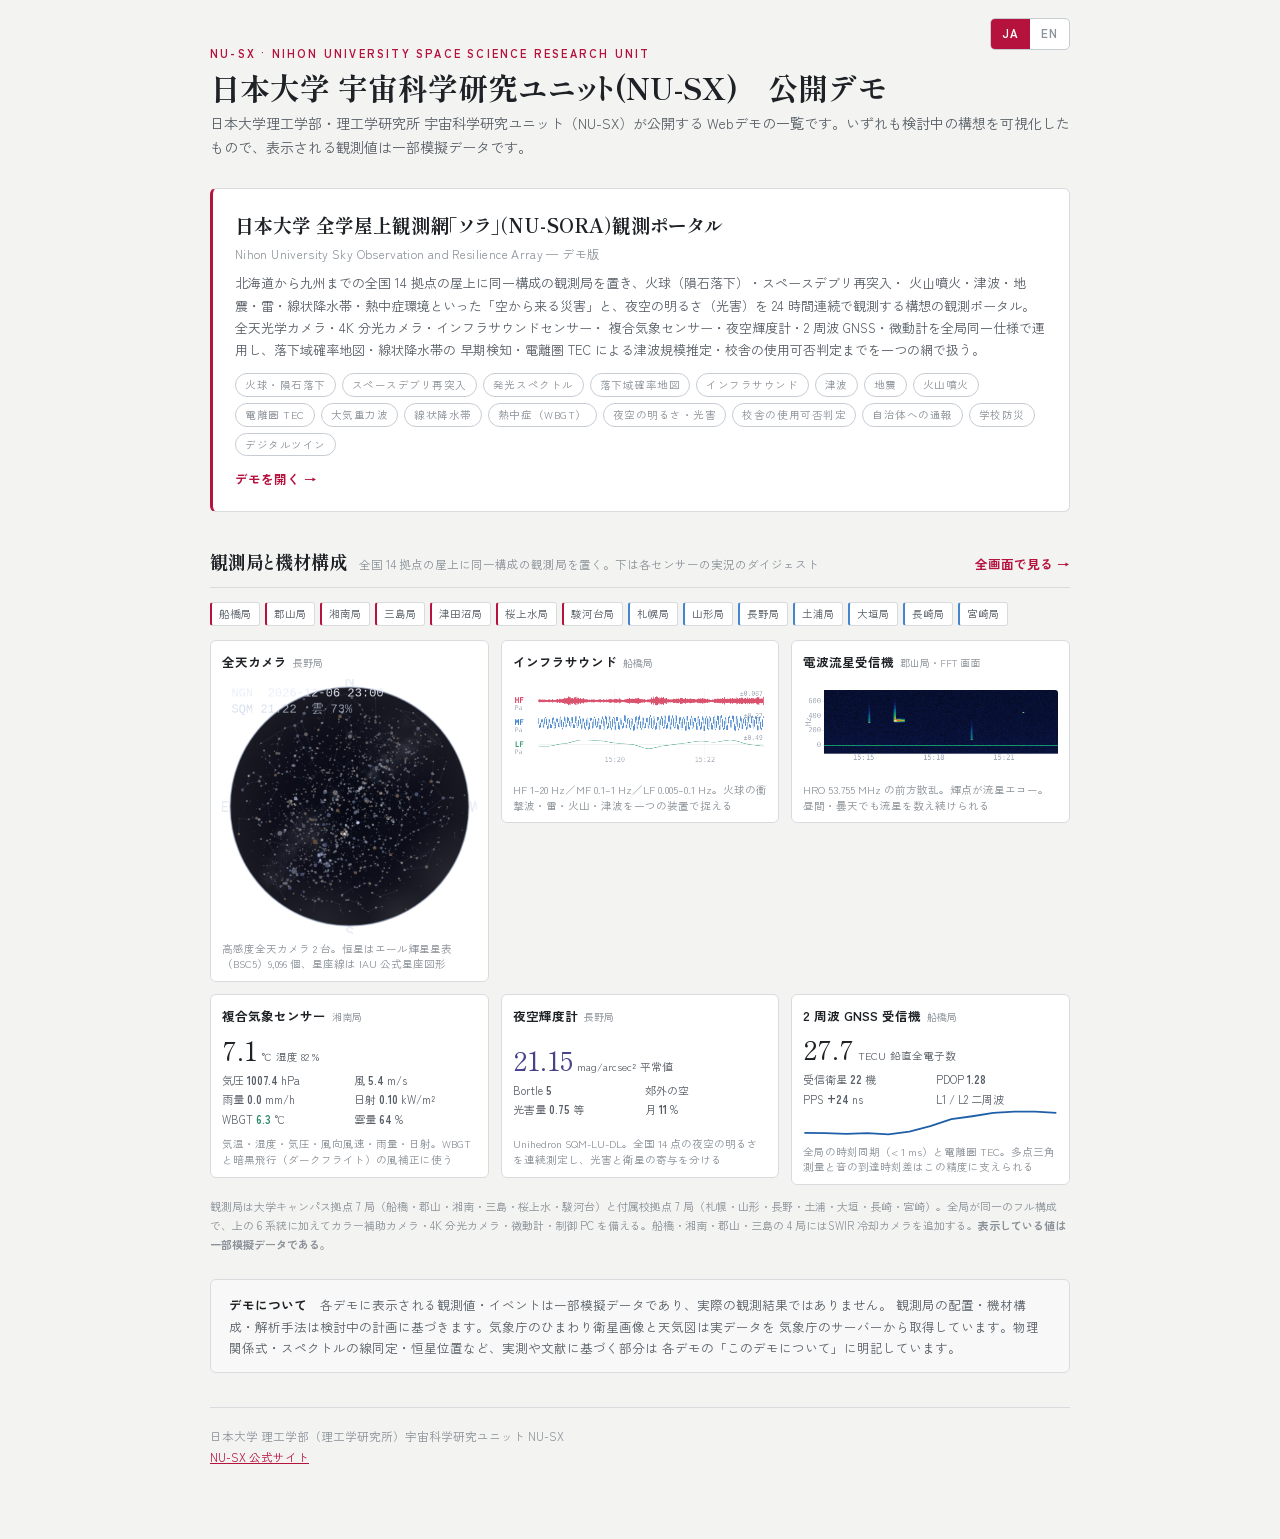
==== index.html @ 43771cf3 "NU-SX 公開サイトを新しいリポジトリに置いた 日本大学 理工学部（理工学研究所）宇宙科学研究ユニット NU-SX の公開サイト。 表紙（デモ一覧と観測局・機材構成のダイジェスト）と、NU-SORA" ====
<!doctype html>
<html lang="ja">
<head>
<meta charset="utf-8">
<meta name="viewport" content="width=device-width, initial-scale=1">
<title>日本大学 宇宙科学研究ユニット(NU-SX) 公開デモ</title>
<meta name="description" content="日本大学理工学部・理工学研究所 宇宙科学研究ユニット（NU-SX）が公開する Webデモの一覧。火球・隕石落下、スペースデブリ再突入、インフラサウンド、津波・地震・火山噴火、線状降水帯、熱中症、夜空の明るさ、デジタルツイン。">
<meta name="robots" content="noindex">
<link rel="preconnect" href="https://fonts.googleapis.com">
<link rel="preconnect" href="https://fonts.gstatic.com" crossorigin>
<link rel="stylesheet" href="https://fonts.googleapis.com/css2?family=Shippori+Mincho:wght@500;700&family=Zen+Kaku+Gothic+New:wght@400;500;700&display=swap">
<link rel="icon" href="data:image/svg+xml,%3Csvg xmlns='http://www.w3.org/2000/svg' viewBox='0 0 32 32'%3E%3Crect width='32' height='32' rx='6' fill='%23B5123E'/%3E%3Cpath d='M6 24 L24 8' stroke='%23fff' stroke-width='2.4' stroke-linecap='round'/%3E%3Ccircle cx='24' cy='8' r='3.2' fill='%23fff'/%3E%3Ccircle cx='9' cy='11' r='1.2' fill='%23fff'/%3E%3Ccircle cx='15' cy='7' r='1' fill='%23fff'/%3E%3Ccircle cx='22' cy='21' r='1' fill='%23fff'/%3E%3C/svg%3E">
<style>
:root{
  --bg:#12151A; --panel:#191D23; --panel2:#1F242B; --ink:#EDEFF2; --ink2:#AEB6C0; --muted:#7E8792;
  --rule:#2A3038; --rule2:#353C46; --accent:#D6405F; color-scheme:dark;
}
@media (prefers-color-scheme: light){
  :root{ --bg:#F3F4F2; --panel:#FFFFFF; --panel2:#F7F8F7; --ink:#1E2226; --ink2:#575E66; --muted:#8A9198;
         --rule:#D9DCDF; --rule2:#C7CCD2; --accent:#B5123E; color-scheme:light; }
}
*{box-sizing:border-box}
body{margin:0;background:var(--bg);color:var(--ink);font-size:14px;line-height:1.7;
  font-family:"Zen Kaku Gothic New","Hiragino Sans","Noto Sans JP",sans-serif;font-feature-settings:"palt";
  -webkit-font-smoothing:antialiased}
h1,h2,h3{font-family:"Shippori Mincho","Hiragino Mincho ProN","Yu Mincho",serif;font-weight:700;margin:0}
a{color:var(--accent)}
.page{max-width:900px;margin:0 auto;padding:44px 20px 72px}
.eyebrow{font-size:11px;letter-spacing:.2em;color:var(--accent);font-weight:700;text-transform:uppercase}
h1{font-size:30px;line-height:1.25;margin:6px 0 6px;text-wrap:balance}
.lead{color:var(--ink2);margin:0 0 28px}
.card{display:block;background:var(--panel);border:1px solid var(--rule);border-left:3px solid var(--accent);
  border-radius:6px;padding:20px 22px;text-decoration:none;color:inherit;margin-bottom:14px;transition:border-color .15s}
.card:hover{border-color:var(--accent)}
.card h2{font-size:19px;margin-bottom:3px}
.card .sub{font-size:12px;color:var(--muted);letter-spacing:.03em;margin-bottom:8px}
.card p{margin:0;color:var(--ink2);font-size:13px}
.card .go{display:inline-block;margin-top:12px;font-size:12.5px;font-weight:700;color:var(--accent)}
.langseg{position:absolute;top:18px;right:20px;display:inline-flex;border:1px solid var(--rule2);
  border-radius:5px;overflow:hidden;background:var(--panel)}
.langseg button{appearance:none;border:0;background:transparent;color:var(--muted);font:inherit;font-size:11.5px;
  letter-spacing:.08em;font-weight:700;padding:5px 11px;cursor:pointer}
.langseg button[aria-pressed="true"]{background:var(--accent);color:#fff}
.page{position:relative}
.tags{display:flex;gap:6px;flex-wrap:wrap;margin-top:12px}
.tag{font-size:10.5px;letter-spacing:.05em;border:1px solid var(--rule2);color:var(--muted);
  border-radius:999px;padding:2px 9px}
.notice{background:var(--panel2);border:1px solid var(--rule);border-radius:6px;padding:14px 18px;
  font-size:12.5px;color:var(--ink2);margin:26px 0 0}
.notice b{color:var(--ink)}
footer{border-top:1px solid var(--rule);margin-top:34px;padding-top:18px;font-size:11.5px;color:var(--muted);line-height:1.8}

/* ---- 観測局と機材構成のダイジェスト ---- */
:root{--c-ok:#3FA07A;--c-warn:#D98A1C;--c-crit:#D6405F;--c-info:#4585CC;--c-sky:#7C6FD0;--bg2:#0D1014;--ink2:#AEB6C0}
@media (prefers-color-scheme: light){:root{--c-ok:#2E8B6A;--c-warn:#D98A1C;--c-crit:#B5123E;--c-info:#1F5FA8;--c-sky:#5A4CB0;--bg2:#EAECEA;--ink2:#575E66}}
.dg{margin-top:34px}
.dg-h{display:flex;align-items:baseline;gap:12px;flex-wrap:wrap;padding-bottom:10px;border-bottom:1px solid var(--rule)}
.dg-h h2{font-size:18px}
.dg-h .sub{font-size:11.5px;color:var(--muted);flex:1}
.dg-h a{font-size:12.5px;font-weight:700;text-decoration:none;white-space:nowrap}
.dg-stations{display:flex;gap:5px;flex-wrap:wrap;margin:14px 0 4px}
.dg-st{font-size:10.5px;border:1px solid var(--rule);border-radius:3px;padding:2px 7px;color:var(--ink2);
  background:var(--panel);white-space:nowrap}
.dg-st.u{border-left:2px solid var(--accent)}
.dg-st.s{border-left:2px solid #4585CC}
.dg-grid{display:grid;grid-template-columns:repeat(auto-fill,minmax(232px,1fr));gap:12px;margin-top:14px;align-items:start}
.dg-tile{background:var(--panel);border:1px solid var(--rule);border-radius:6px;padding:10px 11px 9px;overflow:hidden}
.dg-tile .t-h{display:flex;align-items:baseline;gap:6px;margin-bottom:7px}
.dg-tile .t-h b{font-size:12.5px}
.dg-tile .t-h span{font-size:10px;color:var(--muted)}
.dg-tile .t-b{min-height:96px;display:flex;align-items:center;justify-content:center}
.dg-tile canvas{display:block;width:100%;height:auto;border-radius:3px}
.dg-tile .t-f{font-size:10.5px;color:var(--muted);margin-top:7px;line-height:1.5}
.dg-num{font-family:"Shippori Mincho",serif;font-size:27px;line-height:1.15;font-variant-numeric:tabular-nums;
  display:flex;align-items:baseline;gap:4px;flex-wrap:wrap}
.dg-num small{font-size:10.5px;font-family:"Zen Kaku Gothic New",sans-serif;color:var(--ink2)}
.dg-rows{display:grid;grid-template-columns:1fr 1fr;gap:1px 10px;font-size:11px;color:var(--ink2);
  font-variant-numeric:tabular-nums;margin-top:6px;width:100%}
.dg-wrap{width:100%}
.dg-note{font-size:11px;color:var(--muted);margin-top:12px;line-height:1.7}
svg.spark{display:block}
</style>
</head>
<body>
<div class="page">
  <div class="langseg" id="langseg"><button data-l="ja" aria-pressed="true">JA</button><button data-l="en" aria-pressed="false">EN</button></div>
  <div class="eyebrow">NU-SX · Nihon University Space Science Research Unit</div>
  <h1>日本大学 宇宙科学研究ユニット(NU-SX)　公開デモ</h1>
  <p class="lead">日本大学理工学部・理工学研究所 宇宙科学研究ユニット（NU-SX）が公開する Webデモの一覧です。いずれも検討中の構想を可視化したもので、表示される観測値は一部模擬データです。</p>

  <a class="card" href="nu-sora/">
    <h2>日本大学 全学屋上観測網「ソラ」（NU-SORA）観測ポータル</h2>
    <div class="sub">Nihon University Sky Observation and Resilience Array — デモ版</div>
    <p>北海道から九州までの全国 14 拠点の屋上に同一構成の観測局を置き、火球（隕石落下）・スペースデブリ再突入・
    火山噴火・津波・地震・雷・線状降水帯・熱中症環境といった「空から来る災害」と、夜空の明るさ（光害）を
    24 時間連続で観測する構想の観測ポータル。全天光学カメラ・4K 分光カメラ・インフラサウンドセンサー・
    複合気象センサー・夜空輝度計・2 周波 GNSS・微動計を全局同一仕様で運用し、落下域確率地図・線状降水帯の
    早期検知・電離圏 TEC による津波規模推定・校舎の使用可否判定までを一つの網で扱う。</p>
    <div class="tags">
      <span class="tag">火球・隕石落下</span><span class="tag">スペースデブリ再突入</span>
      <span class="tag">発光スペクトル</span><span class="tag">落下域確率地図</span>
      <span class="tag">インフラサウンド</span><span class="tag">津波</span>
      <span class="tag">地震</span><span class="tag">火山噴火</span>
      <span class="tag">電離圏 TEC</span><span class="tag">大気重力波</span>
      <span class="tag">線状降水帯</span><span class="tag">熱中症（WBGT）</span>
      <span class="tag">夜空の明るさ・光害</span><span class="tag">校舎の使用可否判定</span>
      <span class="tag">自治体への通報</span><span class="tag">学校防災</span>
      <span class="tag">デジタルツイン</span>
    </div>
    <span class="go">デモを開く →</span>
  </a>

  <section class="dg" id="digest">
    <div class="dg-h">
      <h2>観測局と機材構成</h2>
      <span class="sub">全国 14 拠点の屋上に同一構成の観測局を置く。下は各センサーの実況のダイジェスト</span>
      <a href="nu-sora/#stations">全画面で見る →</a>
    </div>
    <div class="dg-stations" id="dgStations"></div>
    <div class="dg-grid" id="dgGrid"></div>
    <div class="dg-note" id="dgNote">読み込み中…</div>
  </section>

  <div class="notice">
    <b>デモについて</b>　各デモに表示される観測値・イベントは一部模擬データであり、実際の観測結果ではありません。
    観測局の配置・機材構成・解析手法は検討中の計画に基づきます。気象庁のひまわり衛星画像と天気図は実データを
    気象庁のサーバーから取得しています。物理関係式・スペクトルの線同定・恒星位置など、実測や文献に基づく部分は
    各デモの「このデモについて」に明記しています。
  </div>

  <footer>
    日本大学 理工学部（理工学研究所）宇宙科学研究ユニット NU-SX<br>
    <a href="https://aero.cst.nihon-u.ac.jp/nu-sx/" target="_blank" rel="noopener">NU-SX 公式サイト</a>
  </footer>
</div>
<script>
/* このページ専用の対訳表。デモ本体（nu-sora）の辞書とは別に、この 1 枚分だけを持つ。 */
var FP_EN = {
  '日本大学 宇宙科学研究ユニット(NU-SX) 公開デモ':'Nihon University Space Science Research Unit (NU-SX) — public demos',
  '日本大学 宇宙科学研究ユニット(NU-SX)　公開デモ':'Nihon University Space Science Research Unit (NU-SX) — public demos',
  '日本大学理工学部・理工学研究所 宇宙科学研究ユニット（NU-SX）が公開する Webデモの一覧です。いずれも検討中の構想を可視化したもので、表示される観測値は一部模擬データです。':
    'The web demos published by the Space Science Research Unit (NU-SX) of the College and Institute of Science & Technology, Nihon University. Each visualises a concept still under consideration, and some of the readings shown are simulated.',
  '日本大学 全学屋上観測網「ソラ」（NU-SORA）観測ポータル':'Nihon University rooftop observation network “SORA” (NU-SORA) — observation portal',
  'Nihon University Sky Observation and Resilience Array — デモ版':'Nihon University Sky Observation and Resilience Array — demo',
  '北海道から九州までの全国 14 拠点の屋上に同一構成の観測局を置き、火球（隕石落下）・スペースデブリ再突入・ 火山噴火・津波・地震・雷・線状降水帯・熱中症環境といった「空から来る災害」と、夜空の明るさ（光害）を 24 時間連続で観測する構想の観測ポータル。全天光学カメラ・4K 分光カメラ・インフラサウンドセンサー・ 複合気象センサー・夜空輝度計・2 周波 GNSS・微動計を全局同一仕様で運用し、落下域確率地図・線状降水帯の 早期検知・電離圏 TEC による津波規模推定・校舎の使用可否判定までを一つの網で扱う。':
    'A portal for a network of identically equipped stations on rooftops at 14 sites from Hokkaido to Kyushu, watching around the clock for hazards that come from the sky — fireballs and meteorite falls, space debris re-entries, eruptions, tsunamis, earthquakes, lightning, training rainbands and heat stress — as well as the brightness of the night sky. All-sky cameras, a 4K spectrograph, infrasound sensors, an all-in-one weather sensor, a sky quality meter, dual-frequency GNSS and a microtremor sensor run to the same specification at every station, and one network carries the work from fall-zone probability maps and early rainband detection through to tsunami size from ionospheric TEC and post-earthquake building assessment.',
  '火球・隕石落下':'Fireballs & meteorite falls','スペースデブリ再突入':'Space debris re-entry',
  '発光スペクトル':'Emission spectra','落下域確率地図':'Fall-zone probability maps',
  'インフラサウンド':'Infrasound','津波':'Tsunamis','地震':'Earthquakes','火山噴火':'Volcanic eruptions',
  '電離圏 TEC':'Ionospheric TEC','大気重力波':'Atmospheric gravity waves','線状降水帯':'Training rainbands',
  '熱中症（WBGT）':'Heat stress (WBGT)','夜空の明るさ・光害':'Night sky brightness & light pollution',
  '校舎の使用可否判定':'Building usability assessment','自治体への通報':'Alerting local authorities',
  '学校防災':'School disaster preparedness','デジタルツイン':'Digital twins',
  'デモを開く →':'Open the demo →','観測局と機材構成':'Stations and instrumentation',
  '全国 14 拠点の屋上に同一構成の観測局を置く。下は各センサーの実況のダイジェスト':
    'Identically equipped stations on rooftops at 14 sites nationwide. Below is a digest of each sensor’s live readings.',
  '全画面で見る →':'View full screen →','読み込み中…':'Loading…',
  'デモについて':'About these demos',
  '　各デモに表示される観測値・イベントは一部模擬データであり、実際の観測結果ではありません。 観測局の配置・機材構成・解析手法は検討中の計画に基づきます。気象庁のひまわり衛星画像と天気図は実データを 気象庁のサーバーから取得しています。物理関係式・スペクトルの線同定・恒星位置など、実測や文献に基づく部分は 各デモの「このデモについて」に明記しています。':
    '  Some of the readings and events shown in these demos are simulated rather than real observations. The station layout, instrumentation and analysis methods follow plans still under consideration. JMA Himawari imagery and surface charts are real data fetched from JMA servers. Anything based on measurement or published work — the physical relations, the spectral line identifications, the stellar positions — is stated explicitly in each demo’s “About this demo” page.',
  '日本大学 理工学部（理工学研究所）宇宙科学研究ユニット NU-SX':'Space Science Research Unit NU-SX, College (and Institute) of Science & Technology, Nihon University',
  'NU-SX 公式サイト':'NU-SX official site',
  /* ダイジェスト側 */
  '全天カメラ':'All-sky camera',
  '高感度全天カメラ 2 台。恒星はエール輝星星表（BSC5）9,096 個、星座線は IAU 公式星座図形':
    'Two low-light all-sky cameras. Stars from the Yale Bright Star Catalogue (BSC5, 9,096 stars); constellation lines from the official IAU figures.',
  'HF 1–20 Hz／MF 0.1–1 Hz／LF 0.005–0.1 Hz。火球の衝撃波・雷・火山・津波を一つの装置で捉える':
    'HF 1–20 Hz / MF 0.1–1 Hz / LF 0.005–0.1 Hz. One instrument catches fireball shock waves, lightning, eruptions and tsunamis.',
  '複合気象センサー':'All-in-one weather sensor',
  '気温・湿度・気圧・風向風速・雨量・日射。WBGT と暗黒飛行（ダークフライト）の風補正に使う':
    'Temperature, humidity, pressure, wind, rainfall and solar radiation — used for WBGT and for dark-flight wind correction.',
  '夜空輝度計':'Sky quality meter',
  'Unihedron SQM-LU-DL。全国 14 点の夜空の明るさを連続測定し、光害と衛星の寄与を分ける':
    'Unihedron SQM-LU-DL. Continuous night-sky brightness at 14 sites nationwide, separating light pollution from the satellite contribution.',
  '電波流星受信機':'Radio meteor receiver','・FFT 画面':' · FFT display',
  'HRO 53.755 MHz の前方散乱。輝点が流星エコー。昼間・曇天でも流星を数え続けられる':
    'Forward scatter of HRO 53.755 MHz; the bright dots are meteor echoes. Counting continues in daylight and under cloud.',
  '2 周波 GNSS 受信機':'Dual-frequency GNSS receiver','L1 / L2 二周波':'L1 / L2 dual frequency',
  '全局の時刻同期（< 1 ms）と電離圏 TEC。多点三角測量と音の到達時刻差はこの精度に支えられる':
    'Network-wide time sync (better than 1 ms) and ionospheric TEC. Multi-station triangulation and infrasound arrival-time differences both rest on this accuracy.',
  '観測局は大学キャンパス拠点 7 局（船橋・郡山・湘南・三島・桜上水・駿河台）と付属校拠点 7 局':
    'The network has 7 university campus sites (Funabashi, Koriyama, Shonan, Mishima, Tsudanuma, Sakurajosui, Surugadai) and 7 affiliated school sites ',
  '（札幌・山形・長野・土浦・大垣・長崎・宮崎）。全局が同一のフル構成で、上の 6 系統に加えて':
    '(Sapporo, Yamagata, Nagano, Tsuchiura, Ogaki, Nagasaki, Miyazaki). Every station carries the identical full configuration: in addition to the six subsystems above it has ',
  'カラー補助カメラ・4K 分光カメラ・微動計・制御 PC を備える。船橋・湘南・郡山・三島の 4 局には':
    'an auxiliary colour camera, a 4K spectrograph camera, a microtremor sensor and a control PC. Funabashi, Shonan, Koriyama and Mishima additionally have ',
  'SWIR 冷却カメラを追加する。<b>表示している値は一部模擬データである。</b>':
    'a cooled SWIR camera. <b>Some of the values shown are simulated.</b>',
  'ダイジェストを読み込めませんでした。デモ本体は「デモを開く」から利用できます。':
    'The digest could not be loaded. The demo itself is still available from “Open the demo”.',
  '湿度 ':'Humidity ','気圧 <b>':'Pressure <b>','風 <b>':'Wind <b>','雨量 <b>':'Rainfall <b>',
  '日射 <b>':'Solar <b>','雲量 <b>':'Cloud cover <b>','月 <b>':'Moon <b>','光害量 <b>':'Light pollution <b>',
  '</b> 等':'</b> mag','平常値':'Normal value','受信衛星 <b>':'Satellites tracked <b>','</b> 機':'</b>',
  '鉛直全電子数':'Vertical total electron content',
  '船橋局':'Funabashi','郡山局':'Koriyama','湘南局':'Shonan','三島局':'Mishima','津田沼局':'Tsudanuma',
  '桜上水局':'Sakurajosui','駿河台局':'Surugadai','札幌局':'Sapporo','山形局':'Yamagata','長野局':'Nagano',
  '土浦局':'Tsuchiura','大垣局':'Ogaki','長崎局':'Nagasaki','宮崎局':'Miyazaki',
  '極めて暗い空':'Excellent dark sky','典型的な暗い空':'Typical dark sky','田舎の空':'Rural sky',
  '田舎と郊外の遷移':'Rural/suburban transition','郊外の空':'Suburban sky','明るい郊外':'Bright suburban',
  '郊外と都市の遷移':'Suburban/urban transition','都市の空':'City sky','市街中心部':'Inner city','薄明中':'Twilight',
  '雲':'Cloud','限界等級':'Limiting mag','模擬映像（デモ）':'Simulated image (demo)',
  '各デモに表示される観測値・イベントは一部模擬データであり、実際の観測結果ではありません。 観測局の配置・機材構成・解析手法は検討中の計画に基づきます。気象庁のひまわり衛星画像と天気図は実データを 気象庁のサーバーから取得しています。物理関係式・スペクトルの線同定・恒星位置など、実測や文献に基づく部分は 各デモの「このデモについて」に明記しています。':
    'Some of the readings and events shown in these demos are simulated rather than real observations. The station layout, instrumentation and analysis methods follow plans still under consideration. JMA Himawari imagery and surface charts are real data fetched from JMA servers. Anything based on measurement or published work — the physical relations, the spectral line identifications, the stellar positions — is stated explicitly in each demo’s “About this demo” page.'
};
var FP_LANG = 'ja';
function T(s) { return FP_LANG === 'en' && FP_EN[s] !== undefined ? FP_EN[s] : s; }
</script>
<script>
/* 静的な本文の言語切り替え。初回に日本語を控えておき、行き来できるようにする。 */
(function () {
  var seg = document.getElementById('langseg');
  var PAGE = { ja:{ title:'日本大学 宇宙科学研究ユニット(NU-SX) 公開デモ', lang:'ja' },
               en:{ title:'Nihon University Space Science Research Unit (NU-SX) — public demos', lang:'en' } };
  function nodes() {
    var out = [], w = document.createTreeWalker(document.querySelector('.page'), NodeFilter.SHOW_TEXT, null);
    for (var n; (n = w.nextNode()); ) if (n.nodeValue.trim()) out.push(n);
    return out;
  }
  function apply(lang) {
    FP_LANG = lang;
    nodes().forEach(function (n) {
      if (n.__ja === undefined) n.__ja = n.nodeValue;
      if (lang === 'ja') { n.nodeValue = n.__ja; return; }
      var key = n.__ja.trim().replace(/\s+/g, ' ');
      var hit = FP_EN[key] !== undefined ? FP_EN[key] : FP_EN[n.__ja];
      if (hit === undefined) return;
      /* 前後の空白は組版に効くので残し、中身だけ入れ替える */
      n.nodeValue = /^\s*/.exec(n.__ja)[0] + hit + /\s*$/.exec(n.__ja)[0];
    });
    var p = PAGE[lang];
    document.title = p.title;
    document.documentElement.setAttribute('lang', p.lang);
    Array.prototype.forEach.call(seg.children, function (b) {
      b.setAttribute('aria-pressed', b.getAttribute('data-l') === lang ? 'true' : 'false');
    });
    try { localStorage.setItem('nusx-lang', lang); } catch (e) {}
  }
  /* ダイジェストは読み込み後に組み立てるため、切り替えは読み直しで揃える */
  Array.prototype.forEach.call(seg.children, function (b) {
    b.addEventListener('click', function () {
      var l = b.getAttribute('data-l');
      if (l === FP_LANG) return;
      try { localStorage.setItem('nusx-lang', l); } catch (e) {}
      location.search = l === 'en' ? '?lang=en' : '';
    });
  });
  /* デモ本体へのリンクにも言語を引き継ぐ */
  function relink(l) {
    Array.prototype.forEach.call(document.querySelectorAll('a[href^="nu-sora"]'), function (a) {
      var h = a.getAttribute('href').split('?')[0];
      var k = h.indexOf('#');
      var base = k >= 0 ? h.slice(0, k) : h, hash = k >= 0 ? h.slice(k) : '';
      a.setAttribute('href', base + (l === 'en' ? '?lang=en' : '') + hash);
    });
  }
  var saved = 'ja';
  try { saved = localStorage.getItem('nusx-lang') || 'ja'; } catch (e) {}
  var q = /[?&]lang=(ja|en)/.exec(location.search);
  if (q) saved = q[1];
  window.__applyLang = apply;
  if (saved === 'en') { apply('en'); relink('en'); }
})();
</script>
<script>
/* デモ本体のモジュールを読み込んで、観測局と機材構成のダイジェストを描く。
   初回表示を妨げないよう load 後に読み込み、失敗しても本文は壊れない。 */
(function () {
  var FILES = ['core.js', 'data.js', 'map.js', 'starcatalog.js', 'sky.js', 'infra.js', 'sensors.js'];
  function load(i) {
    if (i >= FILES.length) {
      if (window.NS) NS.t = T;        /* 全天カメラのキャンバス文字なども訳す */
      try { build(); } catch (e) { if (window.console) console.error(e); fail(); }
      return;
    }
    var s = document.createElement('script');
    s.src = 'nu-sora/js/' + FILES[i];
    s.onload = function () { load(i + 1); };
    s.onerror = fail;
    document.head.appendChild(s);
  }
  function fail() {
    var n = document.getElementById('dgNote');
    if (n) n.textContent = T('ダイジェストを読み込めませんでした。デモ本体は「デモを開く」から利用できます。');
  }
  function tile(title, sub, bodyNode, foot) {
    var NS = window.NS;
    return NS.el('div', { class:'dg-tile' }, [
      NS.el('div', { class:'t-h' }, [NS.el('b', { text:title }), NS.el('span', { text:sub })]),
      NS.el('div', { class:'t-b' }, bodyNode),
      NS.el('div', { class:'t-f', text:foot })
    ]);
  }
  function build() {
    var NS = window.NS;
    if (!NS || !NS.STATIONS) { fail(); return; }
    /* 14 局のチップ */
    var chips = document.getElementById('dgStations');
    NS.STATIONS.forEach(function (st) {
      chips.appendChild(NS.el('span', { class:'dg-st ' + st.kind,
        title:st.pref + ' ' + st.city + '　' + st.host, text:T(st.name) }));
    });

    var g = document.getElementById('dgGrid'), t = NS.now();
    var alive = [];

    /* 全天カメラ */
    var skySt = NS.ST.NGN, def = NS.defaultSkyTime();
    var A = NS.AllSky(skySt, { size:190, showConst:true, showGrid:false });
    A.setTime(def.t, def.live); A.start(); alive.push(A);
    g.appendChild(tile(T('全天カメラ'), T(skySt.name), A.node,
      T('高感度全天カメラ 2 台。恒星はエール輝星星表（BSC5）9,096 個、星座線は IAU 公式星座図形')));

    /* インフラサウンド */
    var infSt = NS.ST.FNB;
    var S = NS.InfraStrip(infSt, { chans:['HF', 'MF', 'LF'], win:300, width:300 });
    S.start(); alive.push(S);
    g.appendChild(tile(T('インフラサウンド'), T(infSt.name), S.node,
      T('HF 1–20 Hz／MF 0.1–1 Hz／LF 0.005–0.1 Hz。火球の衝撃波・雷・火山・津波を一つの装置で捉える')));

    /* 電波流星 FFT */
    var hroSt = NS.ST.KYM;
    var F = NS.HroFft(hroSt, { win:600 });
    F.start(); alive.push(F);
    g.appendChild(tile(T('電波流星受信機'), T(hroSt.name) + T('・FFT 画面'), F.node,
      T('HRO 53.755 MHz の前方散乱。輝点が流星エコー。昼間・曇天でも流星を数え続けられる')));

    /* 複合気象センサー */
    var mSt = NS.ST.SNN, w = NS.weather(mSt, t), wl = NS.wbgtLevel(w.wbgt);
    g.appendChild(tile(T('複合気象センサー'), T(mSt.name), NS.el('div', { class:'dg-wrap' }, [
      NS.el('div', { class:'dg-num' }, [NS.f(w.temp, 1), NS.el('small', { text:'℃' }),
        NS.el('small', { text:T('湿度 ') + NS.f(w.rh, 0) + ' %' })]),
      NS.el('div', { class:'dg-rows' }, [
        NS.el('span', { html:T('気圧 <b>') + NS.f(w.press, 1) + '</b> hPa' }),
        NS.el('span', { html:T('風 <b>') + NS.f(w.wind, 1) + '</b> m/s' }),
        NS.el('span', { html:T('雨量 <b>') + NS.f(w.rain, 1) + '</b> mm/h' }),
        NS.el('span', { html:T('日射 <b>') + NS.f(w.solar, 2) + '</b> kW/m²' }),
        NS.el('span', { html:'WBGT <b style="color:' + wl.color + '">' + NS.f(w.wbgt, 1) + '</b> ℃' }),
        NS.el('span', { html:T('雲量 <b>') + Math.round(w.cloud * 100) + '</b> %' })])]),
      T('気温・湿度・気圧・風向風速・雨量・日射。WBGT と暗黒飛行（ダークフライト）の風補正に使う')));

    /* 夜空輝度計 */
    var qSt = NS.ST.NGN, sb = NS.skyBrightness(qSt, t);
    var mag = sb.mag == null ? qSt.sqm : sb.mag, bt = NS.bortle(mag);
    g.appendChild(tile(T('夜空輝度計'), T(qSt.name), NS.el('div', { class:'dg-wrap' }, [
      NS.el('div', { class:'dg-num', style:{ color:NS.SQM_SCALE(mag) } }, [NS.f(mag, 2),
        NS.el('small', { text:'mag/arcsec²' }),
        sb.mag == null ? NS.el('small', { text:T('平常値') }) : null]),
      NS.el('div', { class:'dg-rows' }, [
        NS.el('span', { html:'Bortle <b>' + bt.n + '</b>' }),
        NS.el('span', { html:T(bt.label) }),
        NS.el('span', { html:T('光害量 <b>') + NS.f(21.9 - qSt.sqm, 2) + T('</b> 等') }),
        NS.el('span', { html:T('月 <b>') + Math.round(NS.moonIllum(t) * 100) + '</b> %' })])]),
      T('Unihedron SQM-LU-DL。全国 14 点の夜空の明るさを連続測定し、光害と衛星の寄与を分ける')));

    /* 2 周波 GNSS */
    var gSt = NS.ST.FNB, gs = NS.gnssState(gSt, t), tp = [];
    for (var k = -12; k <= 0; k++) tp.push(NS.gnssState(gSt, t + k * 3600e3).tec);
    g.appendChild(tile(T('2 周波 GNSS 受信機'), T(gSt.name), NS.el('div', { class:'dg-wrap' }, [
      NS.el('div', { class:'dg-num' }, [NS.f(gs.tec, 1), NS.el('small', { text:'TECU' }),
        NS.el('small', { text:T('鉛直全電子数') })]),
      NS.el('div', { class:'dg-rows' }, [
        NS.el('span', { html:T('受信衛星 <b>') + gs.n + T('</b> 機') }),
        NS.el('span', { html:'PDOP <b>' + NS.f(gs.pdop, 2) + '</b>' }),
        NS.el('span', { html:'PPS <b>' + (gs.ppsNs > 0 ? '+' : '') + NS.f(gs.ppsNs, 0) + '</b> ns' }),
        NS.el('span', { html:T('L1 / L2 二周波') })]),
      NS.chart.spark(tp, { color:'var(--c-info)', width:200, height:22 })]),
      T('全局の時刻同期（< 1 ms）と電離圏 TEC。多点三角測量と音の到達時刻差はこの精度に支えられる')));

    document.getElementById('dgNote').innerHTML =
      T('観測局は大学キャンパス拠点 7 局（船橋・郡山・湘南・三島・桜上水・駿河台）と付属校拠点 7 局')
      + T('（札幌・山形・長野・土浦・大垣・長崎・宮崎）。全局が同一のフル構成で、上の 6 系統に加えて')
      + T('カラー補助カメラ・4K 分光カメラ・微動計・制御 PC を備える。船橋・湘南・郡山・三島の 4 局には')
      + T('SWIR 冷却カメラを追加する。<b>表示している値は一部模擬データである。</b>');

    /* 画面から外れたら止める */
    if (window.IntersectionObserver) {
      var io = new IntersectionObserver(function (es) {
        es.forEach(function (e) {
          alive.forEach(function (o) { if (e.isIntersecting) o.start(); else o.stop(); });
        });
      }, { rootMargin:'120px' });
      io.observe(document.getElementById('digest'));
    }
  }
  if (document.readyState === 'complete') load(0);
  else window.addEventListener('load', function () { load(0); });
})();
</script>
</body>
</html>
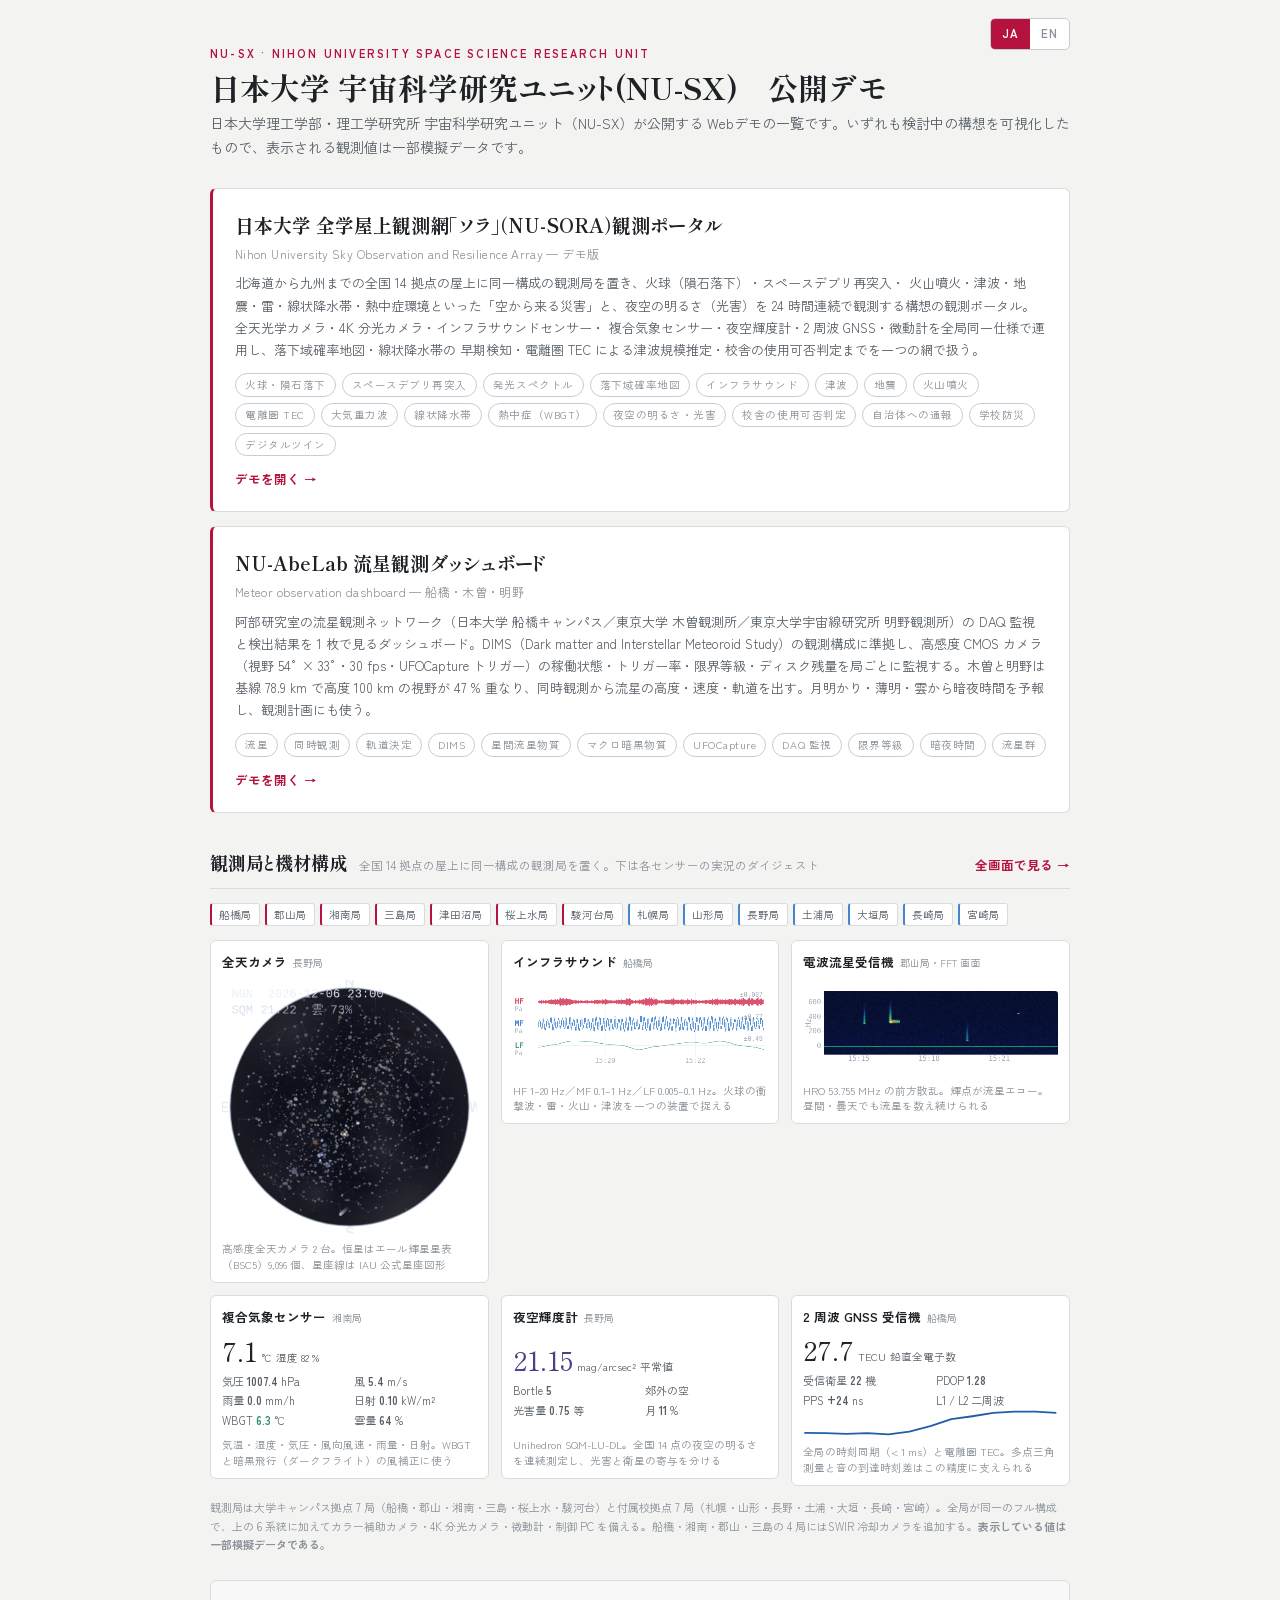
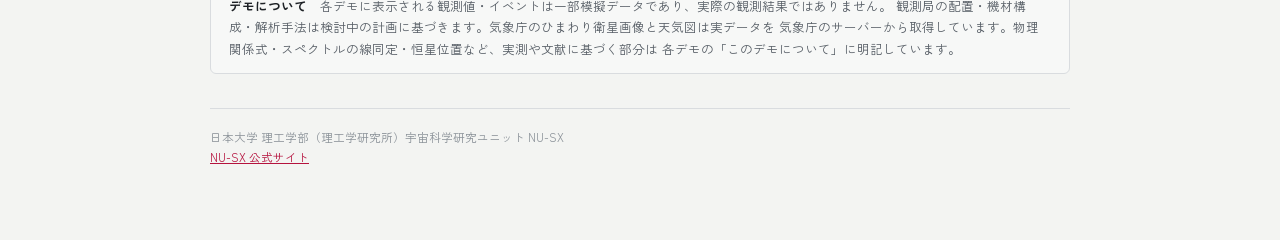
==== commit 36eadfcd: "NU-AbeLab 流星観測ダッシュボードを公開した 阿部研究室の流星観測ネットワーク（船橋キャンパス・木曽観測所・明野観測所）の DAQ 監視と検出結果を見るダッシュボードを abelab/ に置き" ====
--- a/index.html
+++ b/index.html
@@ -110,6 +110,21 @@
     <span class="go">デモを開く →</span>
   </a>
 
+  <a class="card" href="abelab/">
+    <h2>NU-AbeLab 流星観測ダッシュボード</h2>
+    <div class="sub">Meteor observation dashboard — 船橋・木曽・明野</div>
+    <p>阿部研究室の流星観測ネットワーク（日本大学 船橋キャンパス／東京大学 木曽観測所／東京大学宇宙線研究所 明野観測所）の DAQ 監視と検出結果を 1 枚で見るダッシュボード。DIMS（Dark matter and Interstellar Meteoroid Study）の観測構成に準拠し、高感度 CMOS カメラ（視野 54° × 33°・30 fps・UFOCapture トリガー）の稼働状態・トリガー率・限界等級・ディスク残量を局ごとに監視する。木曽と明野は基線 78.9 km で高度 100 km の視野が 47 % 重なり、同時観測から流星の高度・速度・軌道を出す。月明かり・薄明・雲から暗夜時間を予報し、観測計画にも使う。</p>
+    <div class="tags">
+      <span class="tag">流星</span><span class="tag">同時観測</span>
+      <span class="tag">軌道決定</span><span class="tag">DIMS</span>
+      <span class="tag">星間流星物質</span><span class="tag">マクロ暗黒物質</span>
+      <span class="tag">UFOCapture</span><span class="tag">DAQ 監視</span>
+      <span class="tag">限界等級</span><span class="tag">暗夜時間</span>
+      <span class="tag">流星群</span>
+    </div>
+    <span class="go">デモを開く →</span>
+  </a>
+
   <section class="dg" id="digest">
     <div class="dg-h">
       <h2>観測局と機材構成</h2>
@@ -151,6 +166,14 @@
   '熱中症（WBGT）':'Heat stress (WBGT)','夜空の明るさ・光害':'Night sky brightness & light pollution',
   '校舎の使用可否判定':'Building usability assessment','自治体への通報':'Alerting local authorities',
   '学校防災':'School disaster preparedness','デジタルツイン':'Digital twins',
+  'NU-AbeLab 流星観測ダッシュボード':'NU-AbeLab meteor observation dashboard',
+  'Meteor observation dashboard — 船橋・木曽・明野':'Meteor observation dashboard — Funabashi, Kiso, Akeno',
+  '阿部研究室の流星観測ネットワーク（日本大学 船橋キャンパス／東京大学 木曽観測所／東京大学宇宙線研究所 明野観測所）の DAQ 監視と検出結果を 1 枚で見るダッシュボード。DIMS（Dark matter and Interstellar Meteoroid Study）の観測構成に準拠し、高感度 CMOS カメラ（視野 54° × 33°・30 fps・UFOCapture トリガー）の稼働状態・トリガー率・限界等級・ディスク残量を局ごとに監視する。木曽と明野は基線 78.9 km で高度 100 km の視野が 47 % 重なり、同時観測から流星の高度・速度・軌道を出す。月明かり・薄明・雲から暗夜時間を予報し、観測計画にも使う。':
+    'A single-page dashboard for the DAQ monitoring and detection results of the Abe Laboratory meteor network (Funabashi campus, Nihon University; Kiso Observatory, the University of Tokyo; Akeno Observatory, ICRR, the University of Tokyo). It follows the observing setup of DIMS (Dark matter and Interstellar Meteoroid Study), monitoring per station the state, trigger rate, limiting magnitude and free disk of low-light CMOS cameras (54° × 33° field, 30 fps, UFOCapture trigger). Kiso and Akeno sit on a 78.9 km baseline and their fields overlap by 47 % at an altitude of 100 km, so simultaneous events yield meteor heights, speeds and orbits. Moonlight, twilight and cloud give a forecast of dark-night hours for observing plans.',
+  '流星':'Meteors','同時観測':'Simultaneous observation','軌道決定':'Orbit determination',
+  '星間流星物質':'Interstellar meteoroids','マクロ暗黒物質':'Macroscopic dark matter',
+  'DAQ 監視':'DAQ monitoring','限界等級':'Limiting magnitude','暗夜時間':'Dark-night hours',
+  '流星群':'Meteor showers',
   'デモを開く →':'Open the demo →','観測局と機材構成':'Stations and instrumentation',
   '全国 14 拠点の屋上に同一構成の観測局を置く。下は各センサーの実況のダイジェスト':
     'Identically equipped stations on rooftops at 14 sites nationwide. Below is a digest of each sensor’s live readings.',
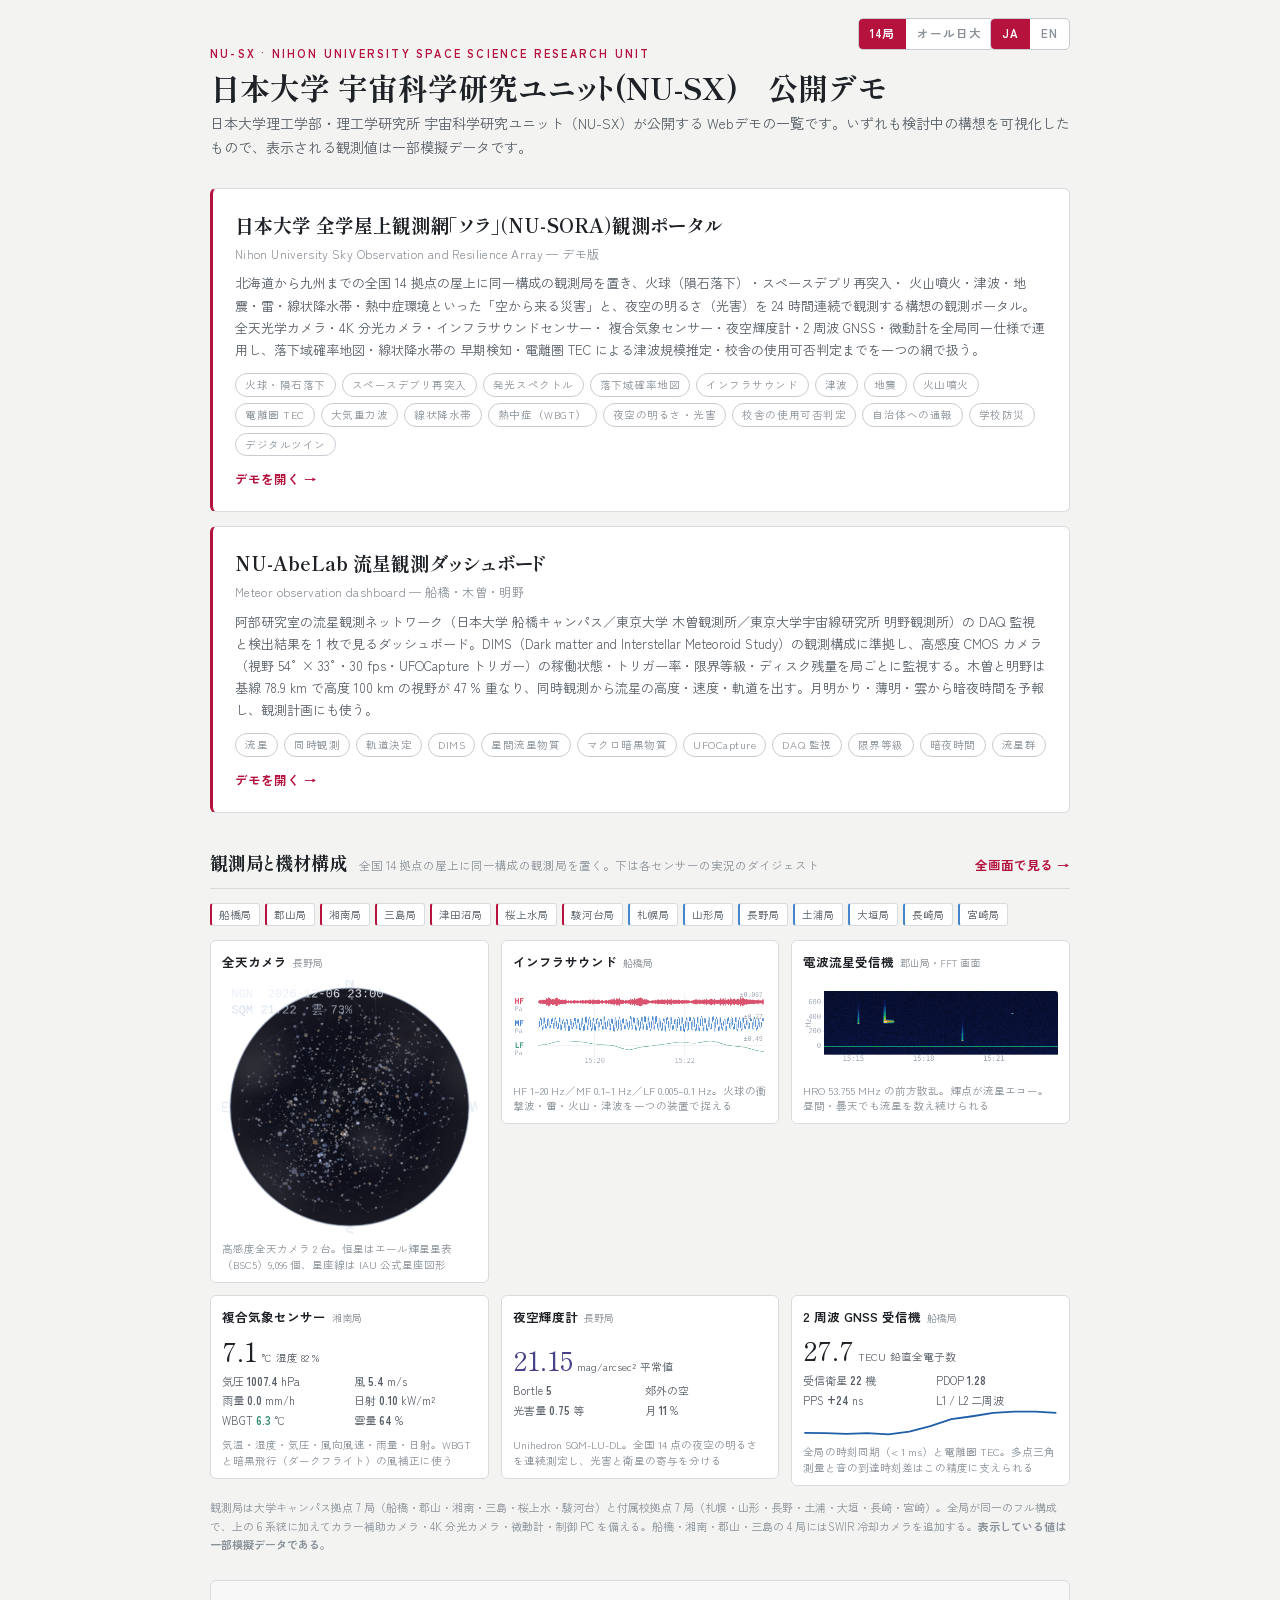
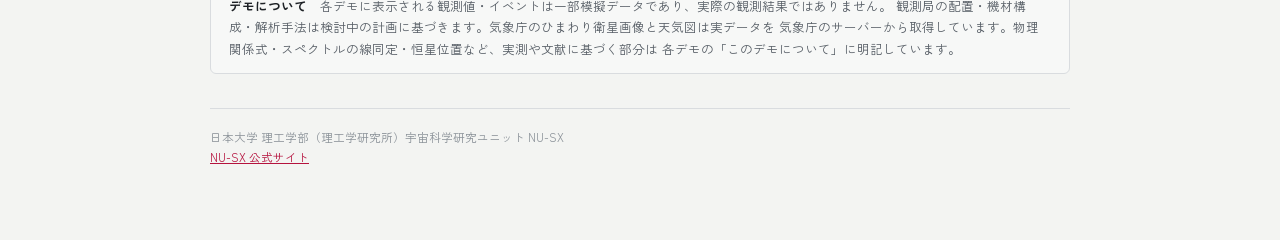
==== commit 516cdefb: "トップページにも 14 局とオール日大の切り替えを付けた" ====
--- a/index.html
+++ b/index.html
@@ -42,6 +42,9 @@
   letter-spacing:.08em;font-weight:700;padding:5px 11px;cursor:pointer}
 .langseg button[aria-pressed="true"]{background:var(--accent);color:#fff}
 .page{position:relative}
+/* 観測網の規模の切り替え（14 局 ⇔ オール日大）。言語切り替えの左に置く */
+.netseg{right:96px}
+.netseg button{white-space:nowrap}
 .tags{display:flex;gap:6px;flex-wrap:wrap;margin-top:12px}
 .tag{font-size:10.5px;letter-spacing:.05em;border:1px solid var(--rule2);color:var(--muted);
   border-radius:999px;padding:2px 9px}
@@ -83,6 +86,7 @@
 </head>
 <body>
 <div class="page">
+  <div class="langseg netseg" id="netseg" title="観測網の規模"><button data-n="14" aria-pressed="true" title="現状の申請計画（大学キャンパス 7・付属校 7）">14局</button><button data-n="all" aria-pressed="false" title="全学部・全付属校に展開した将来構想">オール日大</button></div>
   <div class="langseg" id="langseg"><button data-l="ja" aria-pressed="true">JA</button><button data-l="en" aria-pressed="false">EN</button></div>
   <div class="eyebrow">NU-SX · Nihon University Space Science Research Unit</div>
   <h1>日本大学 宇宙科学研究ユニット(NU-SX)　公開デモ</h1>
@@ -225,8 +229,45 @@
   '各デモに表示される観測値・イベントは一部模擬データであり、実際の観測結果ではありません。 観測局の配置・機材構成・解析手法は検討中の計画に基づきます。気象庁のひまわり衛星画像と天気図は実データを 気象庁のサーバーから取得しています。物理関係式・スペクトルの線同定・恒星位置など、実測や文献に基づく部分は 各デモの「このデモについて」に明記しています。':
     'Some of the readings and events shown in these demos are simulated rather than real observations. The station layout, instrumentation and analysis methods follow plans still under consideration. JMA Himawari imagery and surface charts are real data fetched from JMA servers. Anything based on measurement or published work — the physical relations, the spectral line identifications, the stellar positions — is stated explicitly in each demo’s “About this demo” page.'
 };
+FP_EN['14局'] = '14 stations'; FP_EN['オール日大'] = 'All Nihon U';
+FP_EN['観測局は全学部のキャンパス 16 拠点（学部・本部）と全付属校 27 拠点のあわせて 43 局（オール日大構想）。全局が同一のフル構成で、上の 6 系統に加えてカラー補助カメラ・4K 分光カメラ・微動計・制御 PC を備える。<b>表示している値は一部模擬データである。</b>'] =
+  'The All Nihon U plan places 43 stations: 16 faculty and headquarters campuses and 27 affiliated schools. Every station carries the same full kit — the six systems above plus a colour camera, a 4K spectrograph, a microtremor sensor and a control PC. <b>Some of the values shown are simulated.</b>';
 var FP_LANG = 'ja';
 function T(s) { return FP_LANG === 'en' && FP_EN[s] !== undefined ? FP_EN[s] : s; }
+</script>
+<script>
+/* 観測網の規模（14 局／オール日大）。デモ本体（nu-sora/js/network.js）と同じ保存先・URL 引数を使う */
+(function () {
+  var net = '14';
+  try { net = localStorage.getItem('nusora-net') || '14'; } catch (e) {}
+  var q = /[?&]net=(14|all)/.exec(location.search);
+  if (q) net = q[1];
+  window.__NET = net === 'all' ? 'all' : '14';
+  var seg = document.getElementById('netseg');
+  Array.prototype.forEach.call(seg.children, function (b) {
+    b.setAttribute('aria-pressed', b.getAttribute('data-n') === window.__NET ? 'true' : 'false');
+    b.addEventListener('click', function () {
+      var n = b.getAttribute('data-n');
+      if (n === window.__NET) return;
+      try { localStorage.setItem('nusora-net', n); } catch (e) {}
+      var s2 = location.search.replace(/([?&])net=[^&]*&?/, '$1').replace(/[?&]$/, '');
+      if (n === 'all') s2 += (s2 ? '&' : '?') + 'net=all';
+      location.search = s2;
+    });
+  });
+  /* 本文中の局数を置き換える（日本語・英語の両方） */
+  window.__netFix = function (root) {
+    if (window.__NET !== 'all') return;
+    var w = document.createTreeWalker(root || document.querySelector('.page'), NodeFilter.SHOW_TEXT, null);
+    for (var n; (n = w.nextNode()); ) {
+      var v = n.nodeValue, o = v;
+      v = v.replace(/全国 14 拠点/g, '全国 43 拠点（全学部・全付属校）').replace(/全国 14 点/g, '全国 43 点')
+           .replace(/at 14 sites nationwide/g, 'at 43 sites nationwide (every faculty and affiliated school)')
+           .replace(/at 14 sites/g, 'at 43 sites (every faculty and affiliated school)').replace(/at 14 sites/g, 'at 43 sites');
+      if (v !== o) n.nodeValue = v;
+    }
+  };
+})();
 </script>
 <script>
 /* 静的な本文の言語切り替え。初回に日本語を控えておき、行き来できるようにする。 */
@@ -264,31 +305,38 @@
       var l = b.getAttribute('data-l');
       if (l === FP_LANG) return;
       try { localStorage.setItem('nusx-lang', l); } catch (e) {}
-      location.search = l === 'en' ? '?lang=en' : '';
+      location.search = (l === 'en' ? '?lang=en' : '') + (window.__NET === 'all' ? (l === 'en' ? '&' : '?') + 'net=all' : '');
     });
   });
   /* デモ本体へのリンクにも言語を引き継ぐ */
   function relink(l) {
+    var net = window.__NET === 'all';
     Array.prototype.forEach.call(document.querySelectorAll('a[href^="nu-sora"]'), function (a) {
       var h = a.getAttribute('href').split('?')[0];
       var k = h.indexOf('#');
       var base = k >= 0 ? h.slice(0, k) : h, hash = k >= 0 ? h.slice(k) : '';
-      a.setAttribute('href', base + (l === 'en' ? '?lang=en' : '') + hash);
-    });
-  }
+      var qs = [];
+      if (l === 'en') qs.push('lang=en');
+      if (net) qs.push('net=all');
+      a.setAttribute('href', base + (qs.length ? '?' + qs.join('&') : '') + hash);
+    });
+  }
+  window.__relink = relink;
   var saved = 'ja';
   try { saved = localStorage.getItem('nusx-lang') || 'ja'; } catch (e) {}
   var q = /[?&]lang=(ja|en)/.exec(location.search);
   if (q) saved = q[1];
   window.__applyLang = apply;
-  if (saved === 'en') { apply('en'); relink('en'); }
+  if (saved === 'en') apply('en');
+  relink(saved);
+  if (window.__netFix) window.__netFix();
 })();
 </script>
 <script>
 /* デモ本体のモジュールを読み込んで、観測局と機材構成のダイジェストを描く。
    初回表示を妨げないよう load 後に読み込み、失敗しても本文は壊れない。 */
 (function () {
-  var FILES = ['core.js', 'data.js', 'map.js', 'starcatalog.js', 'sky.js', 'infra.js', 'sensors.js'];
+  var FILES = ['core.js', 'network.js', 'data.js', 'map.js', 'starcatalog.js', 'sky.js', 'infra.js', 'sensors.js'];
   function load(i) {
     if (i >= FILES.length) {
       if (window.NS) NS.t = T;        /* 全天カメラのキャンバス文字なども訳す */
@@ -389,7 +437,10 @@
       NS.chart.spark(tp, { color:'var(--c-info)', width:200, height:22 })]),
       T('全局の時刻同期（< 1 ms）と電離圏 TEC。多点三角測量と音の到達時刻差はこの精度に支えられる')));
 
-    document.getElementById('dgNote').innerHTML =
+    if (window.__NET === 'all') {
+      document.getElementById('dgNote').innerHTML = T('観測局は全学部のキャンパス 16 拠点（学部・本部）と全付属校 27 拠点のあわせて 43 局（オール日大構想）。全局が同一のフル構成で、上の 6 系統に加えてカラー補助カメラ・4K 分光カメラ・微動計・制御 PC を備える。<b>表示している値は一部模擬データである。</b>');
+      if (window.__netFix) window.__netFix(document.getElementById('digest'));
+    } else document.getElementById('dgNote').innerHTML =
       T('観測局は大学キャンパス拠点 7 局（船橋・郡山・湘南・三島・桜上水・駿河台）と付属校拠点 7 局')
       + T('（札幌・山形・長野・土浦・大垣・長崎・宮崎）。全局が同一のフル構成で、上の 6 系統に加えて')
       + T('カラー補助カメラ・4K 分光カメラ・微動計・制御 PC を備える。船橋・湘南・郡山・三島の 4 局には')
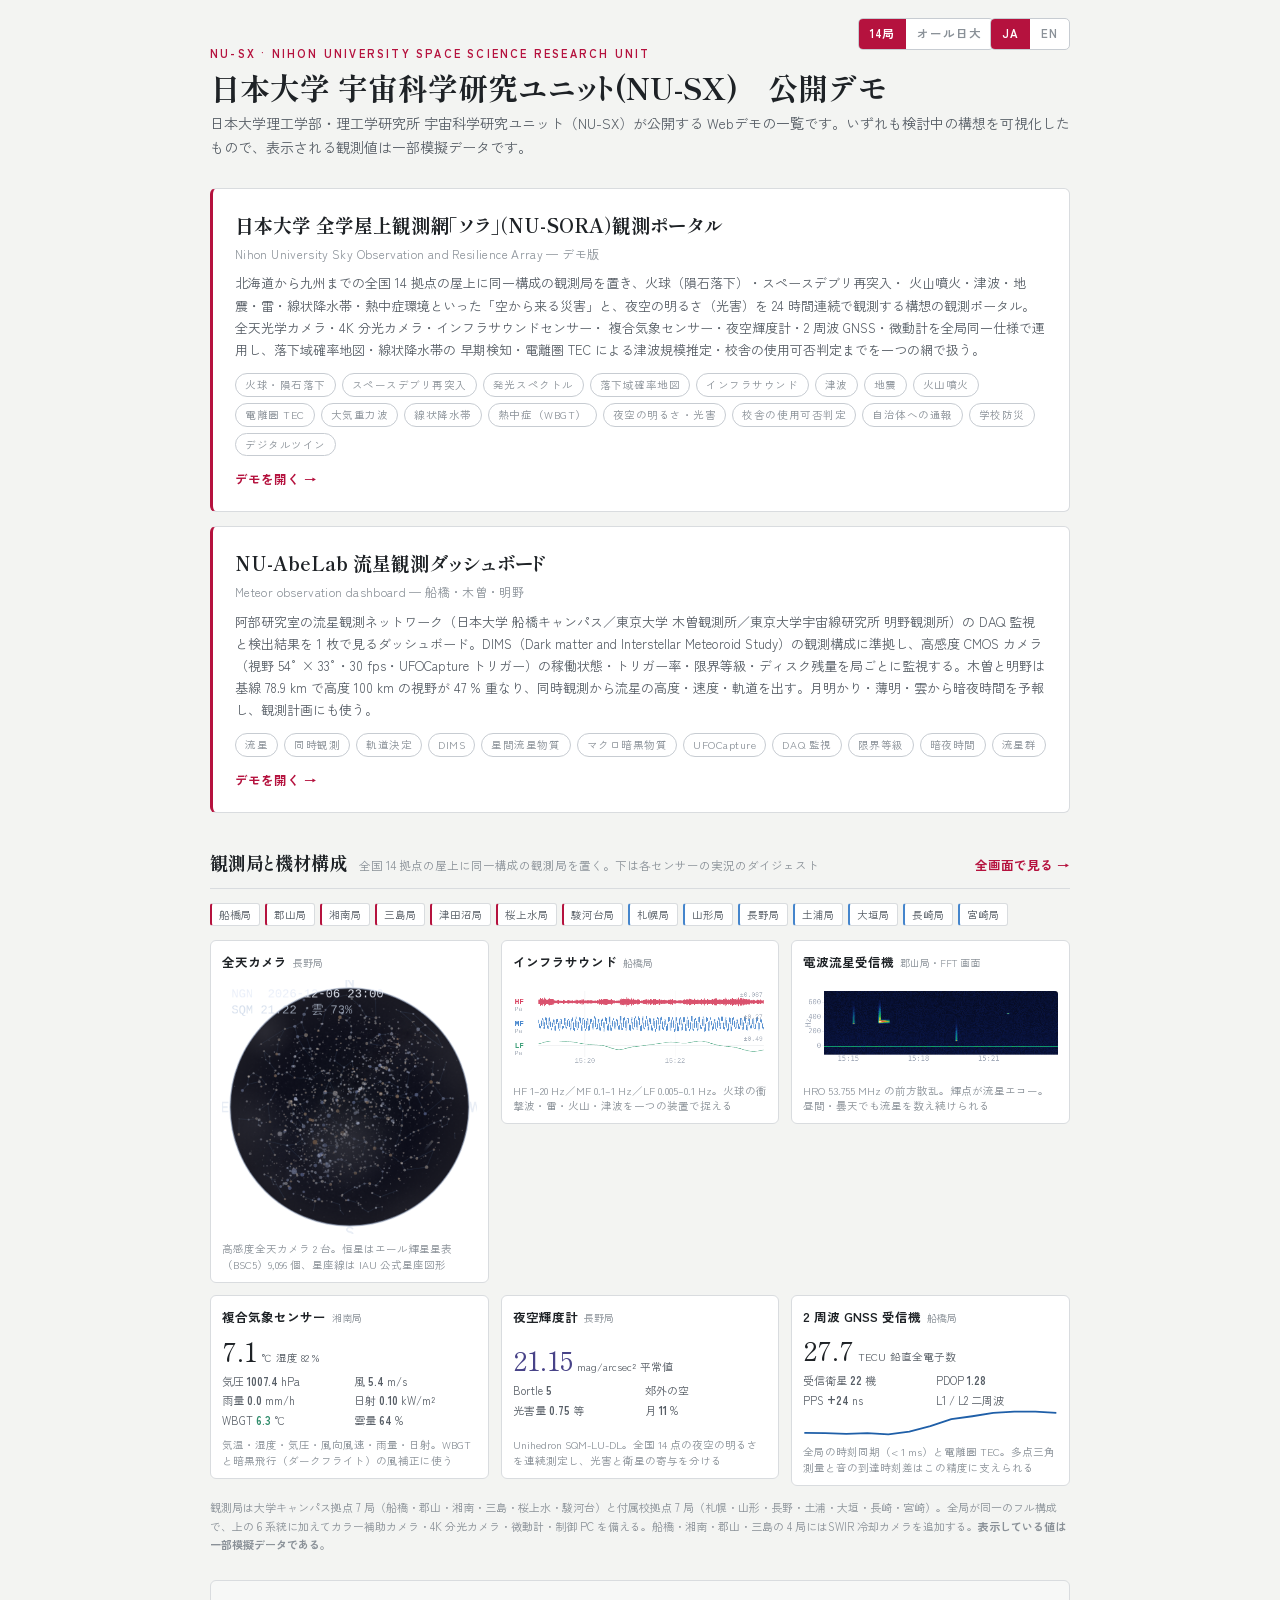
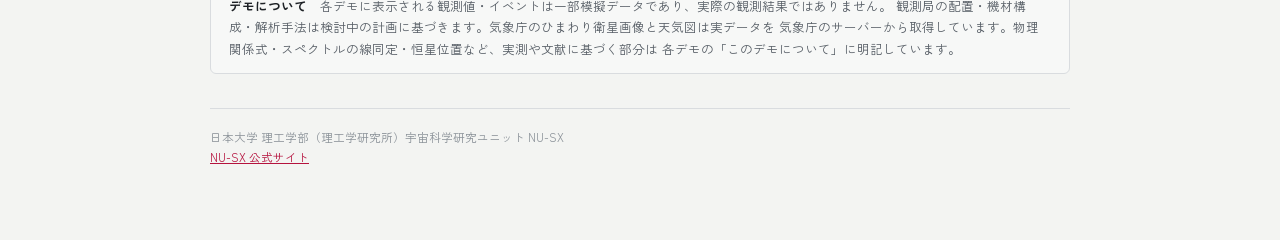
==== commit 1eae1eaa: "「このデモについて」の文言を社会実装向けに改め、携帯での文字の自動拡大を止めた Co-Authored-By: Claude Opus 5.5 <noreply@anthropic.com>" ====
--- a/index.html
+++ b/index.html
@@ -11,6 +11,7 @@
 <link rel="stylesheet" href="https://fonts.googleapis.com/css2?family=Shippori+Mincho:wght@500;700&family=Zen+Kaku+Gothic+New:wght@400;500;700&display=swap">
 <link rel="icon" href="data:image/svg+xml,%3Csvg xmlns='http://www.w3.org/2000/svg' viewBox='0 0 32 32'%3E%3Crect width='32' height='32' rx='6' fill='%23B5123E'/%3E%3Cpath d='M6 24 L24 8' stroke='%23fff' stroke-width='2.4' stroke-linecap='round'/%3E%3Ccircle cx='24' cy='8' r='3.2' fill='%23fff'/%3E%3Ccircle cx='9' cy='11' r='1.2' fill='%23fff'/%3E%3Ccircle cx='15' cy='7' r='1' fill='%23fff'/%3E%3Ccircle cx='22' cy='21' r='1' fill='%23fff'/%3E%3C/svg%3E">
 <style>
+html{-webkit-text-size-adjust:100%;text-size-adjust:100%}
 :root{
   --bg:#12151A; --panel:#191D23; --panel2:#1F242B; --ink:#EDEFF2; --ink2:#AEB6C0; --muted:#7E8792;
   --rule:#2A3038; --rule2:#353C46; --accent:#D6405F; color-scheme:dark;
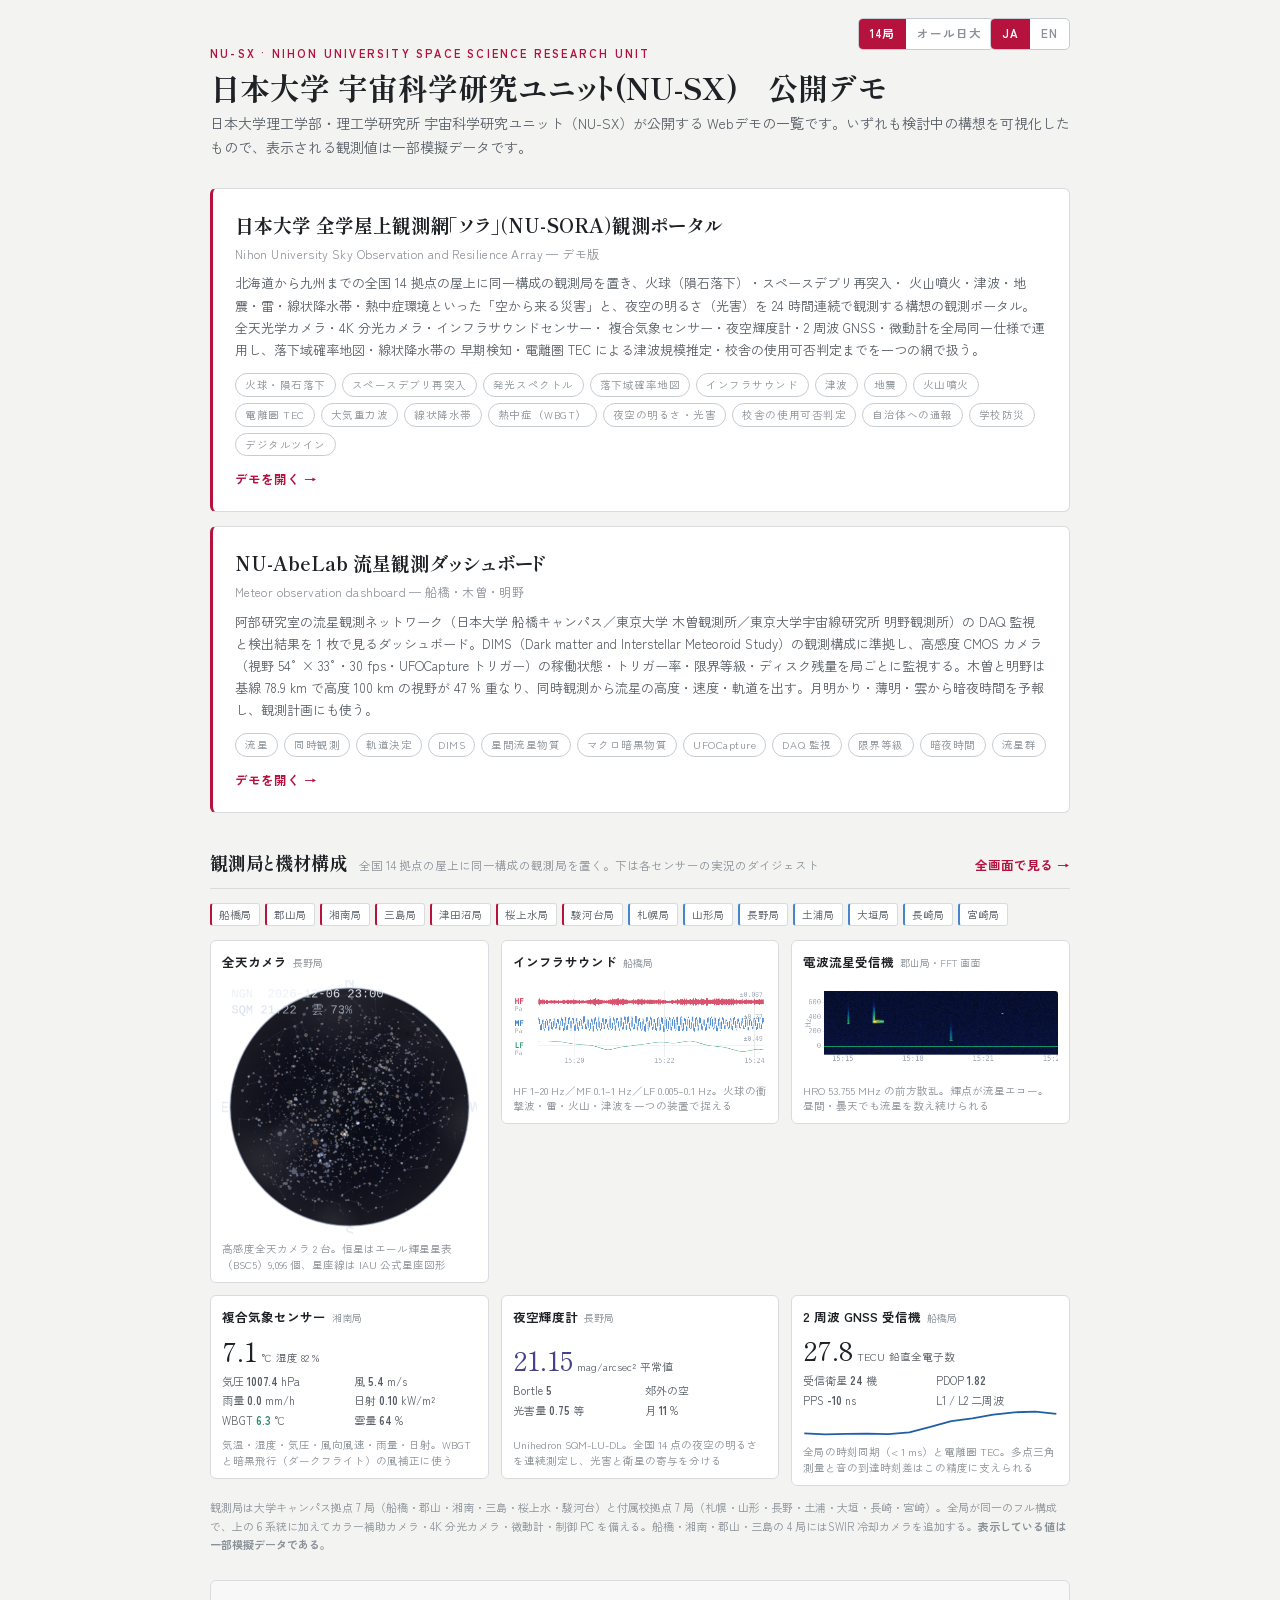
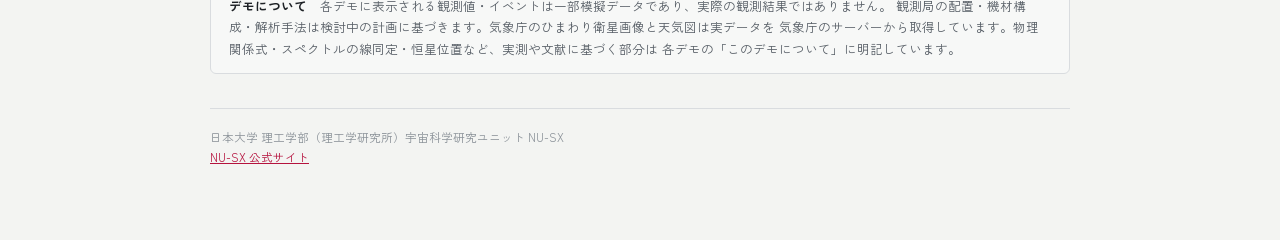
==== commit 081bbc99: "残っていた「申請計画」などの語を研究計画・導入時に改めた" ====
--- a/index.html
+++ b/index.html
@@ -87,7 +87,7 @@
 </head>
 <body>
 <div class="page">
-  <div class="langseg netseg" id="netseg" title="観測網の規模"><button data-n="14" aria-pressed="true" title="現状の申請計画（大学キャンパス 7・付属校 7）">14局</button><button data-n="all" aria-pressed="false" title="全学部・全付属校に展開した将来構想">オール日大</button></div>
+  <div class="langseg netseg" id="netseg" title="観測網の規模"><button data-n="14" aria-pressed="true" title="現状の研究計画（大学キャンパス 7・付属校 7）">14局</button><button data-n="all" aria-pressed="false" title="全学部・全付属校に展開した将来構想">オール日大</button></div>
   <div class="langseg" id="langseg"><button data-l="ja" aria-pressed="true">JA</button><button data-l="en" aria-pressed="false">EN</button></div>
   <div class="eyebrow">NU-SX · Nihon University Space Science Research Unit</div>
   <h1>日本大学 宇宙科学研究ユニット(NU-SX)　公開デモ</h1>
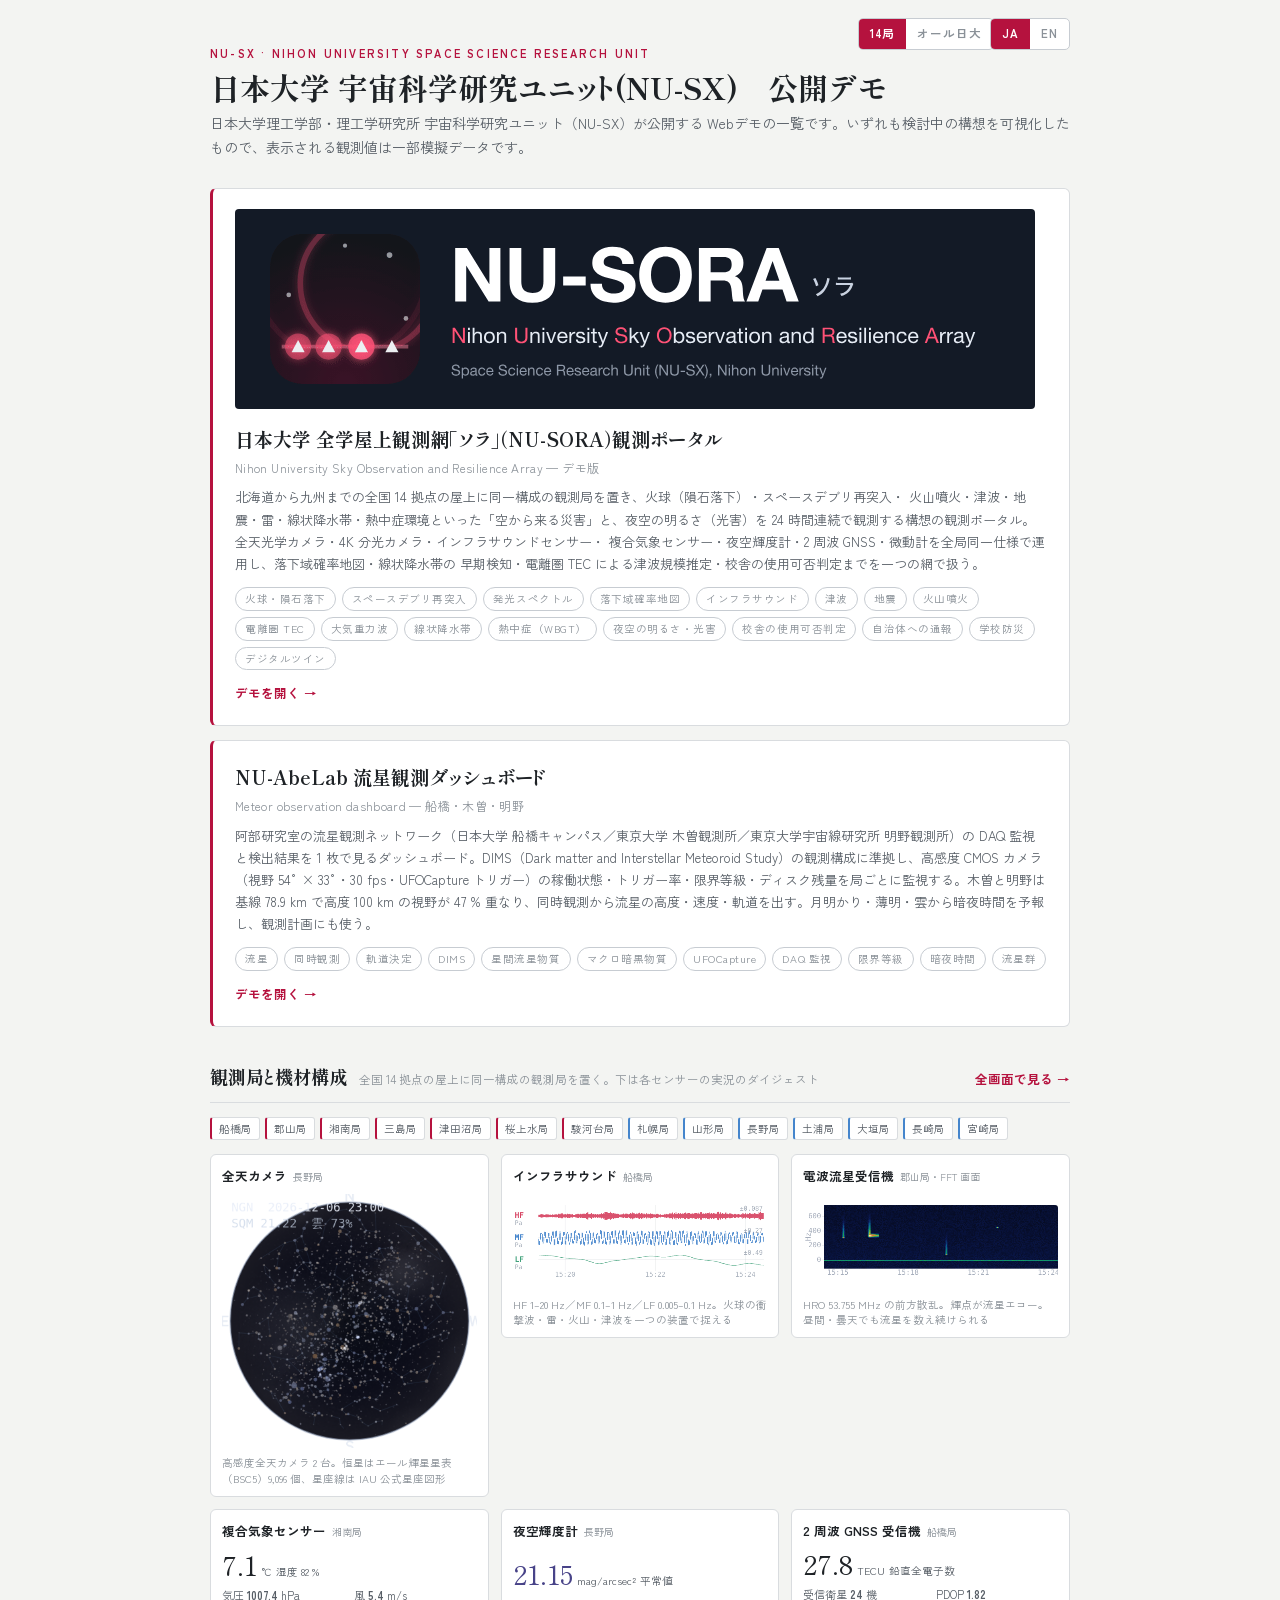
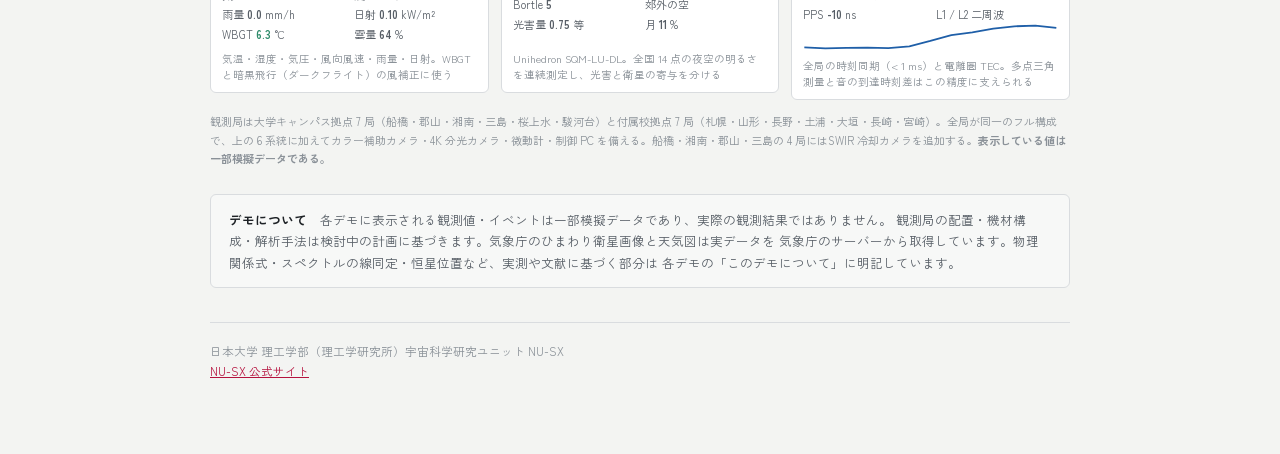
==== commit c695dd74: "NU-SX の Web デモを公開（71f7122 時点）" ====
--- a/index.html
+++ b/index.html
@@ -83,6 +83,7 @@
 .dg-wrap{width:100%}
 .dg-note{font-size:11px;color:var(--muted);margin-top:12px;line-height:1.7}
 svg.spark{display:block}
+.card .logo{display:block;width:100%;max-width:800px;height:auto;aspect-ratio:4/1;border-radius:4px;margin:0 0 14px}
 </style>
 </head>
 <body>
@@ -94,6 +95,7 @@
   <p class="lead">日本大学理工学部・理工学研究所 宇宙科学研究ユニット（NU-SX）が公開する Webデモの一覧です。いずれも検討中の構想を可視化したもので、表示される観測値は一部模擬データです。</p>
 
   <a class="card" href="nu-sora/">
+    <img class="logo" src="logo.gif" width="800" height="200" alt="NU-SORA — Nihon University Sky Observation and Resilience Array（夜空を流れる火球の波面を地上の複数の局で受信する動くアイコンつきのロゴ）">
     <h2>日本大学 全学屋上観測網「ソラ」（NU-SORA）観測ポータル</h2>
     <div class="sub">Nihon University Sky Observation and Resilience Array — デモ版</div>
     <p>北海道から九州までの全国 14 拠点の屋上に同一構成の観測局を置き、火球（隕石落下）・スペースデブリ再突入・
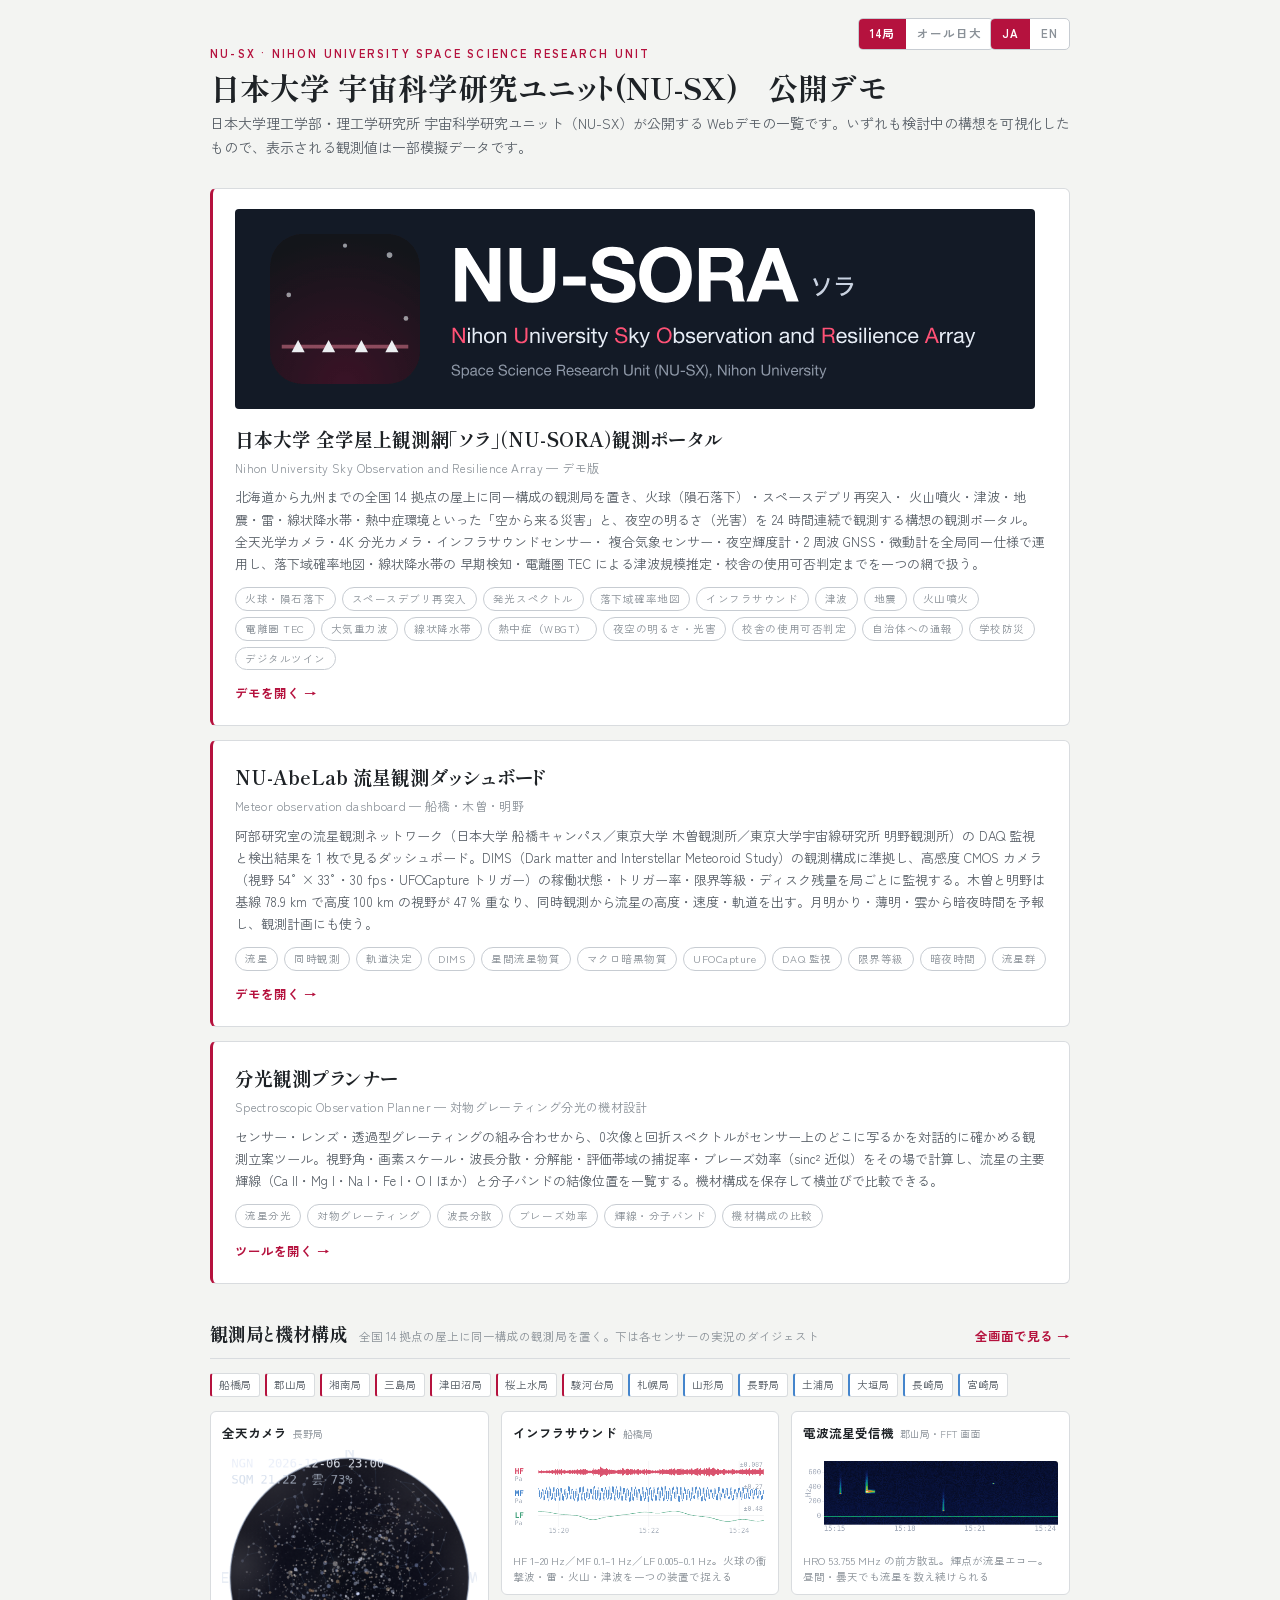
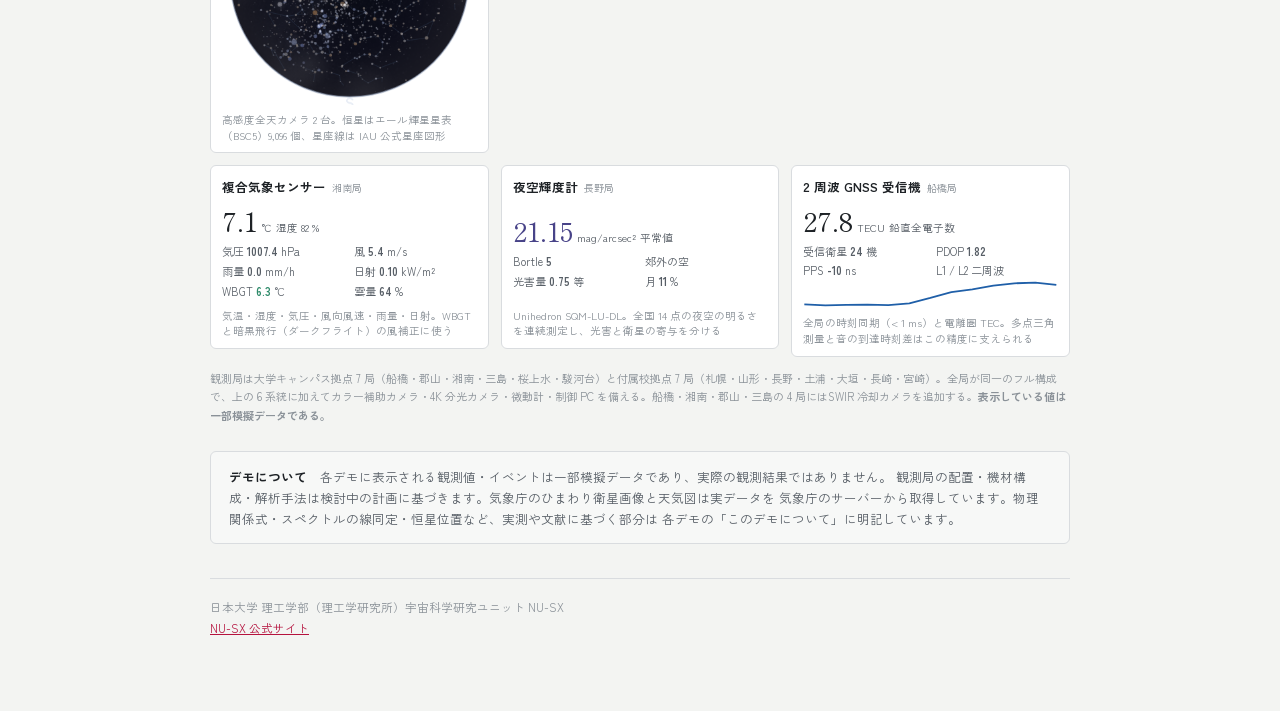
==== commit 5eb98b4b: "表紙に分光観測プランナーのカードを追加" ====
--- a/index.html
+++ b/index.html
@@ -132,6 +132,18 @@
     <span class="go">デモを開く →</span>
   </a>
 
+  <a class="card" href="spec-planner/">
+    <h2>分光観測プランナー</h2>
+    <div class="sub">Spectroscopic Observation Planner — 対物グレーティング分光の機材設計</div>
+    <p>センサー・レンズ・透過型グレーティングの組み合わせから、0次像と回折スペクトルがセンサー上のどこに写るかを対話的に確かめる観測立案ツール。視野角・画素スケール・波長分散・分解能・評価帯域の捕捉率・ブレーズ効率（sinc² 近似）をその場で計算し、流星の主要輝線（Ca II・Mg I・Na I・Fe I・O I ほか）と分子バンドの結像位置を一覧する。機材構成を保存して横並びで比較できる。</p>
+    <div class="tags">
+      <span class="tag">流星分光</span><span class="tag">対物グレーティング</span>
+      <span class="tag">波長分散</span><span class="tag">ブレーズ効率</span>
+      <span class="tag">輝線・分子バンド</span><span class="tag">機材構成の比較</span>
+    </div>
+    <span class="go">ツールを開く →</span>
+  </a>
+
   <section class="dg" id="digest">
     <div class="dg-h">
       <h2>観測局と機材構成</h2>
@@ -181,6 +193,13 @@
   '星間流星物質':'Interstellar meteoroids','マクロ暗黒物質':'Macroscopic dark matter',
   'DAQ 監視':'DAQ monitoring','限界等級':'Limiting magnitude','暗夜時間':'Dark-night hours',
   '流星群':'Meteor showers',
+  '分光観測プランナー':'Spectroscopic Observation Planner',
+  'Spectroscopic Observation Planner — 対物グレーティング分光の機材設計':'Spectroscopic Observation Planner — instrument design for objective-grating spectroscopy',
+  'センサー・レンズ・透過型グレーティングの組み合わせから、0次像と回折スペクトルがセンサー上のどこに写るかを対話的に確かめる観測立案ツール。視野角・画素スケール・波長分散・分解能・評価帯域の捕捉率・ブレーズ効率（sinc² 近似）をその場で計算し、流星の主要輝線（Ca II・Mg I・Na I・Fe I・O I ほか）と分子バンドの結像位置を一覧する。機材構成を保存して横並びで比較できる。':
+    'A planning tool for checking interactively where the zeroth-order image and the diffracted spectrum fall on the sensor for a given sensor, lens and transmission grating. It computes field of view, pixel scale, dispersion, resolving power, the captured fraction of the evaluation band and blaze efficiency (sinc² approximation) on the spot, and lists where the main meteor emission lines (Ca II, Mg I, Na I, Fe I, O I and others) and molecular bands are imaged. Configurations can be saved and compared side by side.',
+  '流星分光':'Meteor spectroscopy','対物グレーティング':'Objective grating','波長分散':'Dispersion',
+  'ブレーズ効率':'Blaze efficiency','輝線・分子バンド':'Emission lines & molecular bands','機材構成の比較':'Configuration comparison',
+  'ツールを開く →':'Open the tool →',
   'デモを開く →':'Open the demo →','観測局と機材構成':'Stations and instrumentation',
   '全国 14 拠点の屋上に同一構成の観測局を置く。下は各センサーの実況のダイジェスト':
     'Identically equipped stations on rooftops at 14 sites nationwide. Below is a digest of each sensor’s live readings.',
